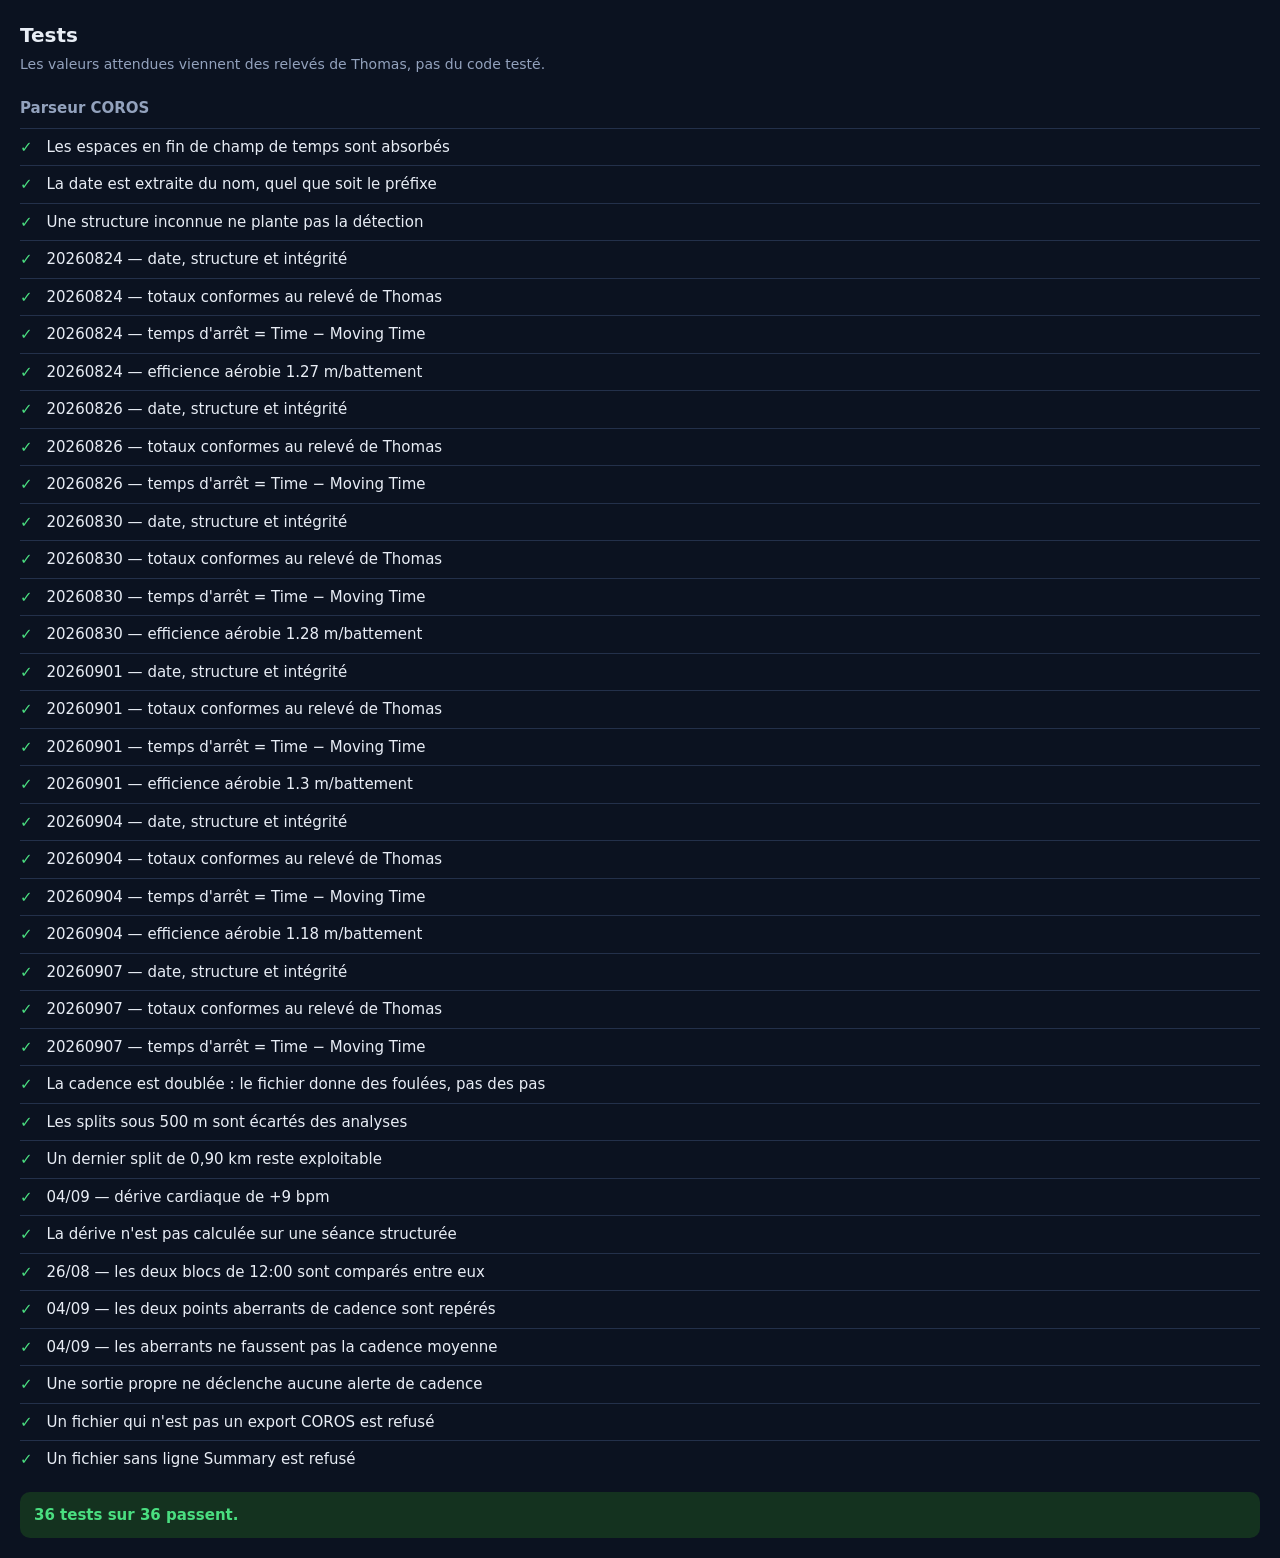
==== tests/index.html @ d3244837 "Ajoute le parseur COROS et ses tests sur les 6 fichiers réels 36 tests vérifient les valeurs relevée" ====
<!doctype html>
<html lang="fr">
<head>
<meta charset="utf-8">
<meta name="viewport" content="width=device-width, initial-scale=1">
<title>Tests — Entraînement</title>
<style>
  body { margin:0; padding:20px; background:#0b1220; color:#e8edf5;
         font:15px/1.5 -apple-system, BlinkMacSystemFont, system-ui, sans-serif; }
  h1 { font-size:20px; margin:0 0 4px; }
  .aide { color:#93a2bd; font-size:14px; margin:0 0 18px; }
  h2 { font-size:15px; margin:22px 0 8px; color:#93a2bd; font-weight:600; }
  ul { list-style:none; margin:0; padding:0; }
  li { display:flex; gap:10px; align-items:baseline; padding:7px 0;
       border-top:1px solid #23304a; }
  li span:first-child { font-weight:700; width:1.1em; flex:0 0 auto; }
  li.ok span:first-child { color:#4ade80; }
  li.ko span:first-child { color:#f87171; }
  .detail { display:block; color:#f87171; font-size:13px; margin-top:2px; }
  .bilan { margin:14px 0 0; padding:12px 14px; border-radius:10px; font-weight:600; }
  .bilan.ok { background:#14321f; color:#4ade80; }
  .bilan.ko { background:#3a1a1a; color:#f87171; }
</style>
</head>
<body>

<h1>Tests</h1>
<p class="aide">Les valeurs attendues viennent des relevés de Thomas, pas du code testé.</p>

<h2>Parseur COROS</h2>
<ul id="coros"></ul>

<script type="module">
  import { executer } from "./executer.js";
  await import("./tests-coros.js");
  window.resultats = await executer(document.getElementById("coros"));
</script>

</body>
</html>
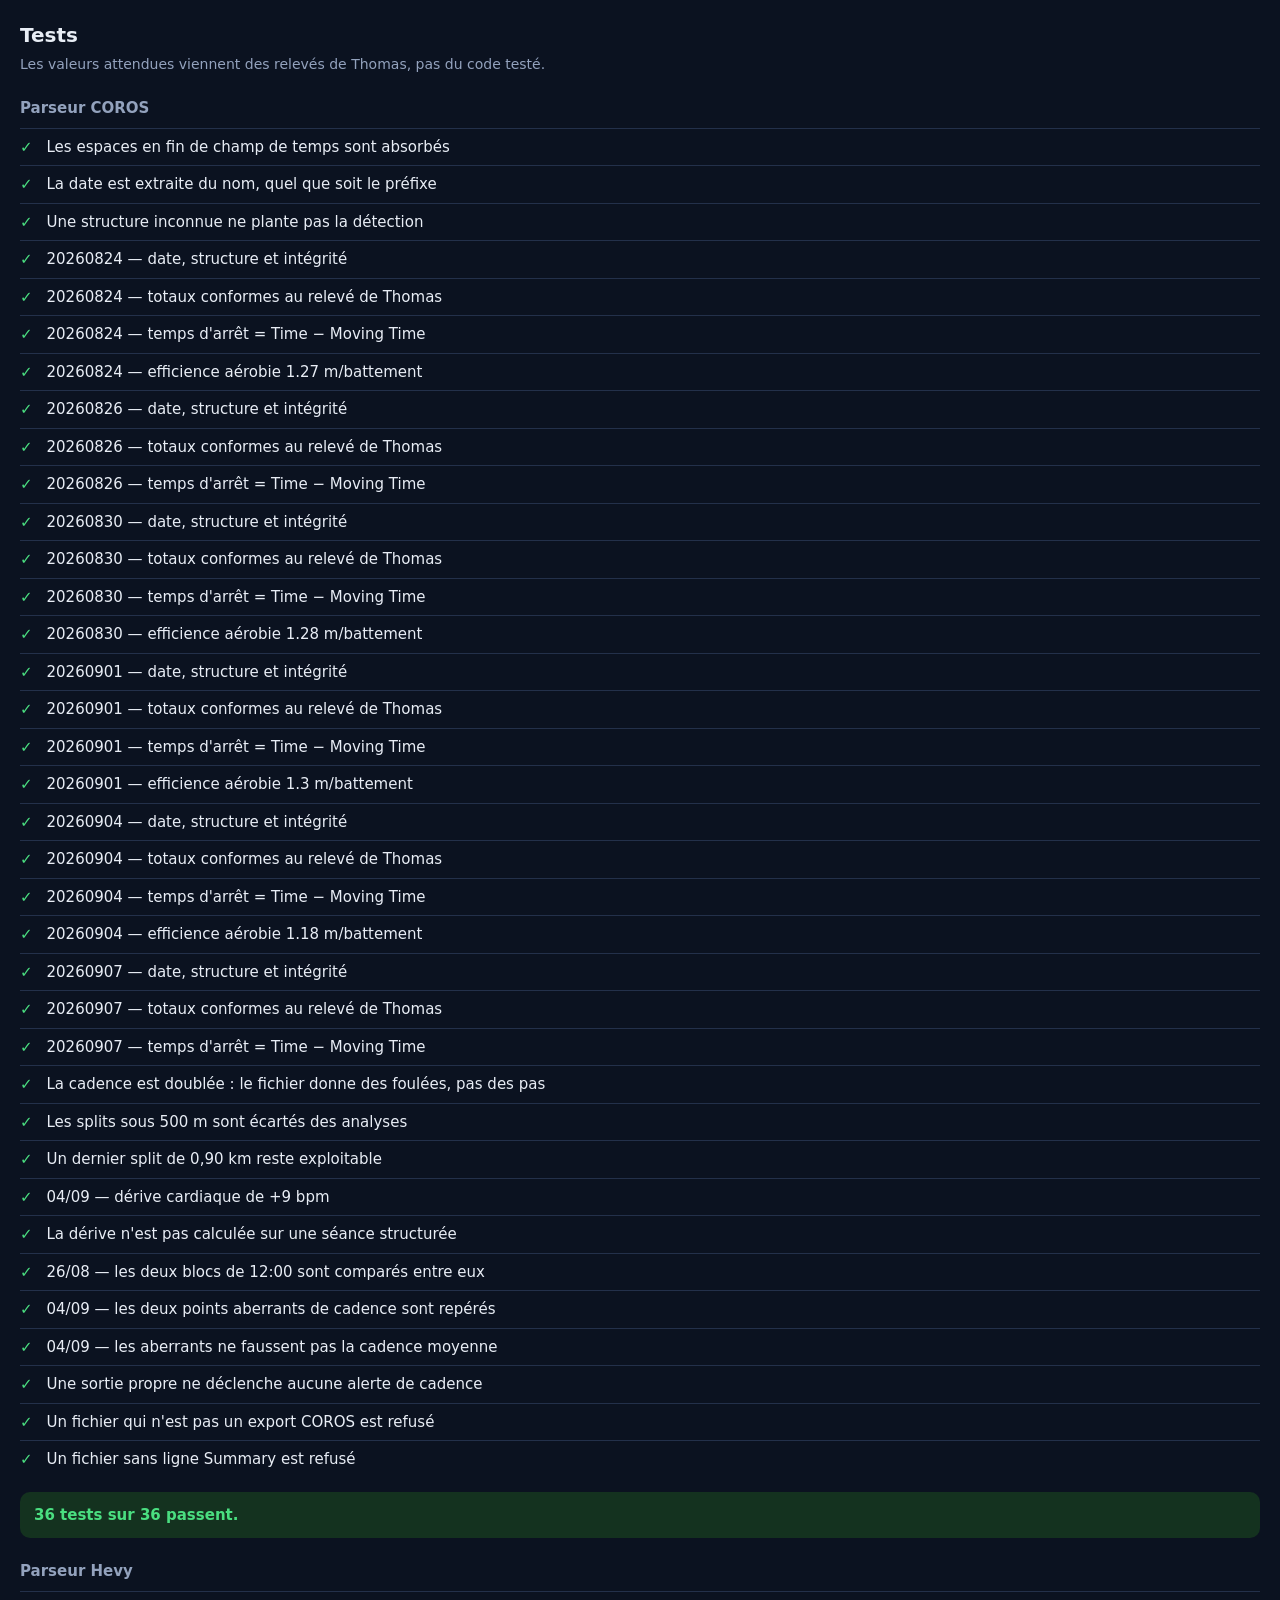
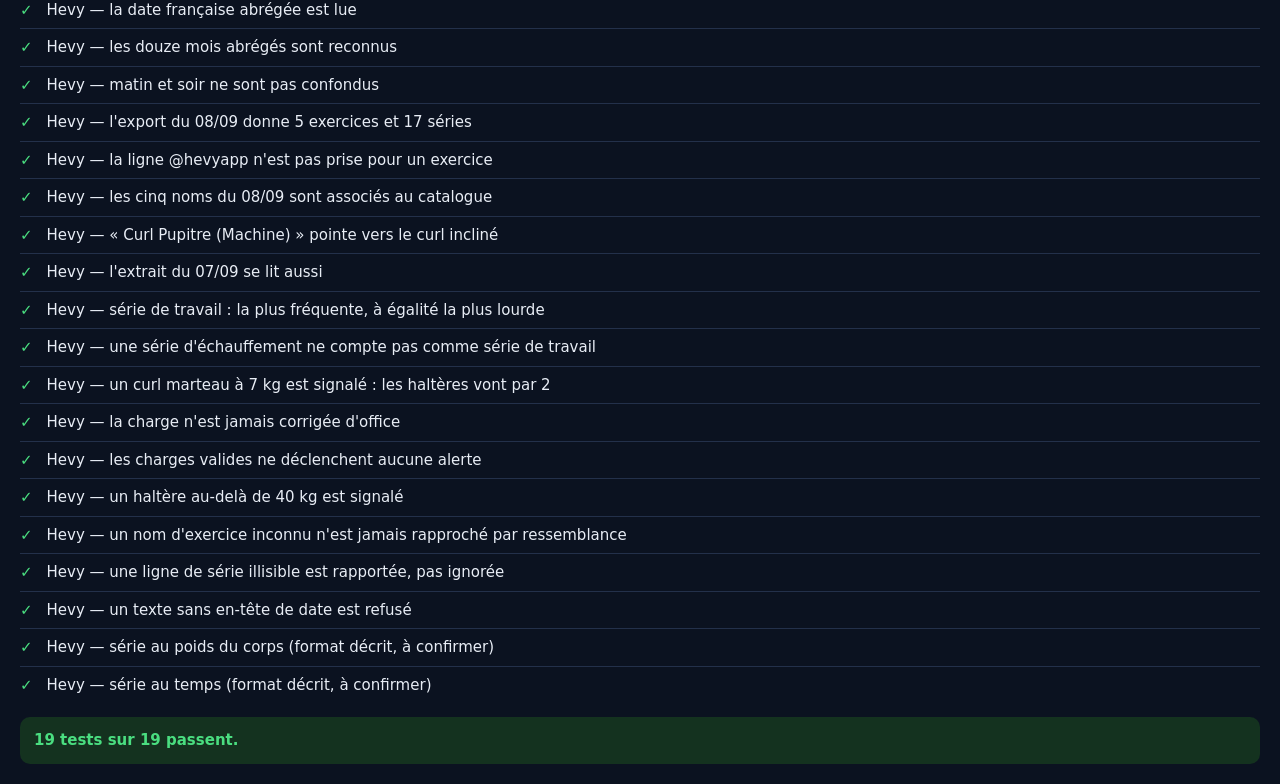
==== commit ec36be2b: "Ajoute le parseur Hevy et ses tests sur l'export réel Lit l'en-tête de date en français abrégé, les " ====
--- a/tests/index.html
+++ b/tests/index.html
@@ -30,10 +30,20 @@
 <h2>Parseur COROS</h2>
 <ul id="coros"></ul>
 
+<h2>Parseur Hevy</h2>
+<ul id="hevy"></ul>
+
 <script type="module">
   import { executer } from "./executer.js";
   await import("./tests-coros.js");
-  window.resultats = await executer(document.getElementById("coros"));
+  const coros = await executer(document.getElementById("coros"));
+  await import("./tests-hevy.js");
+  const hevy = await executer(document.getElementById("hevy"));
+  window.resultats = {
+    total: coros.total + hevy.total,
+    reussis: coros.reussis + hevy.reussis,
+    echecs: [...coros.echecs, ...hevy.echecs],
+  };
 </script>
 
 </body>
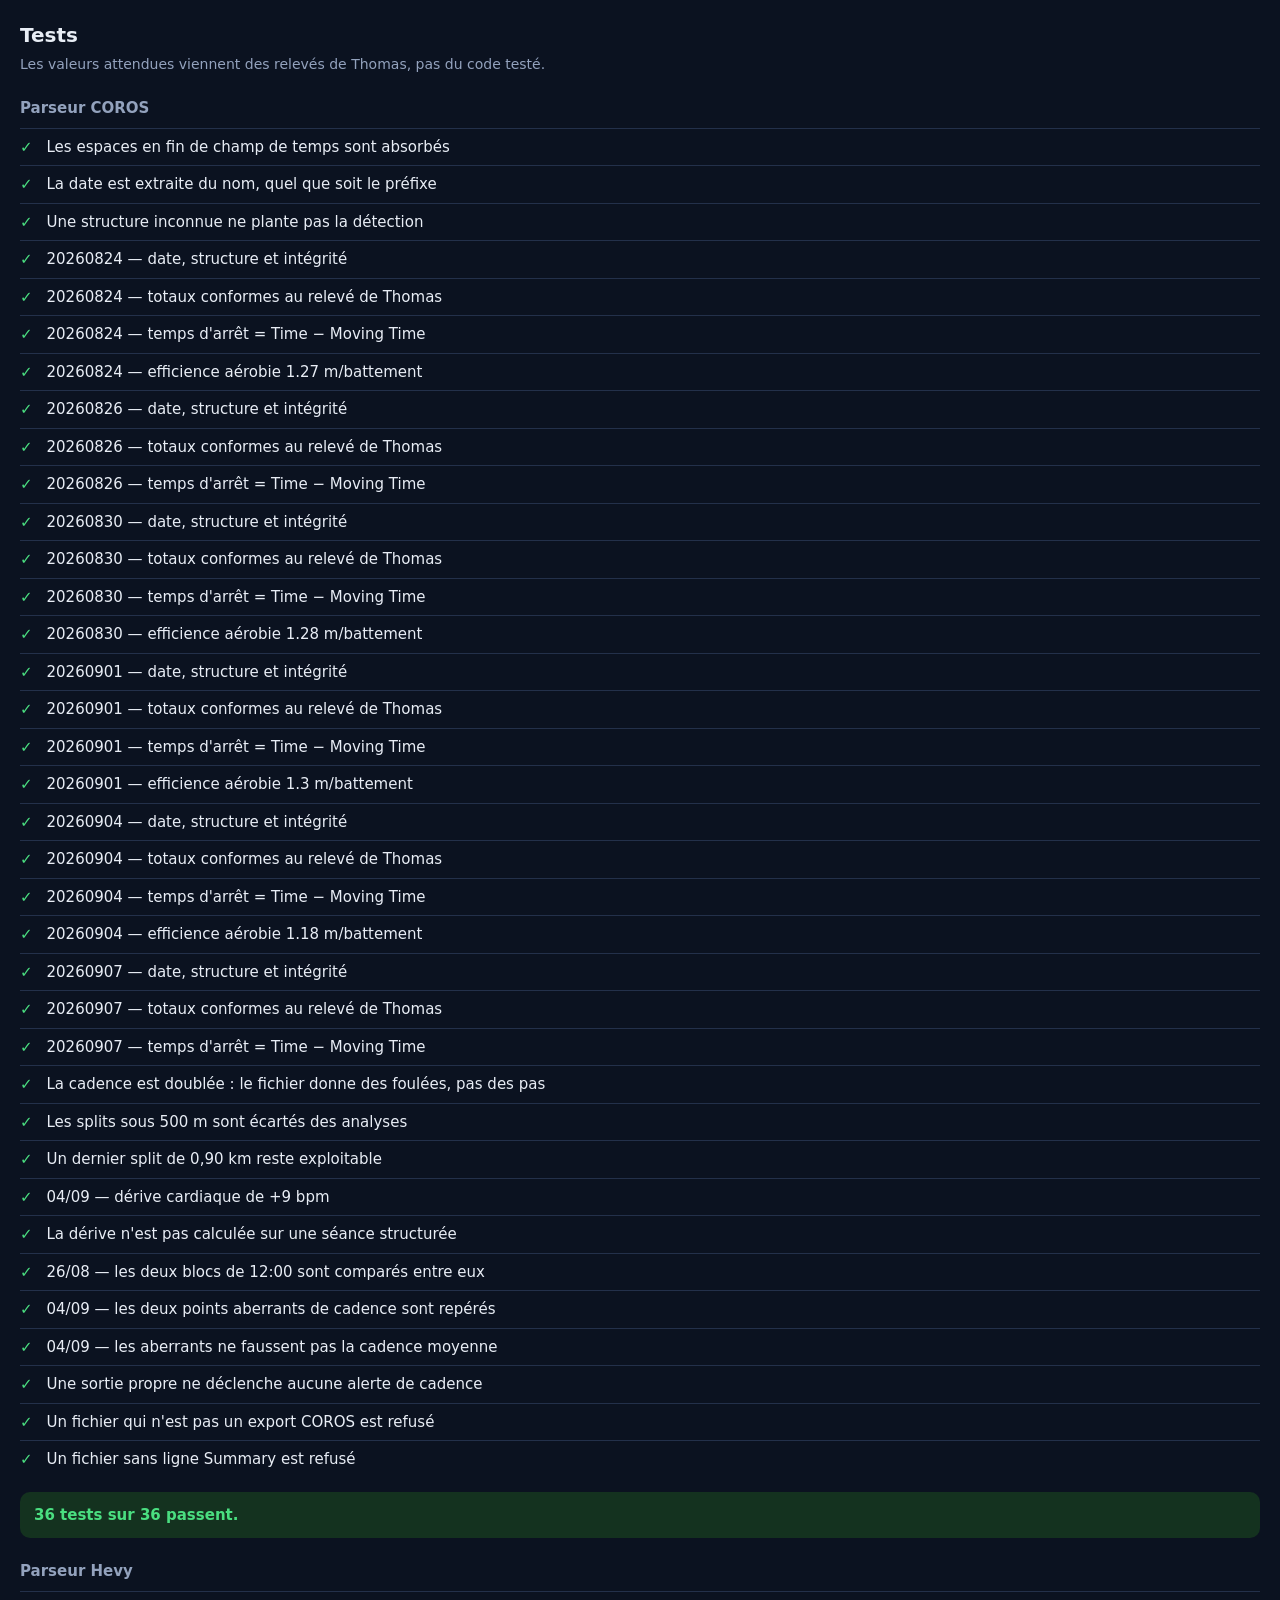
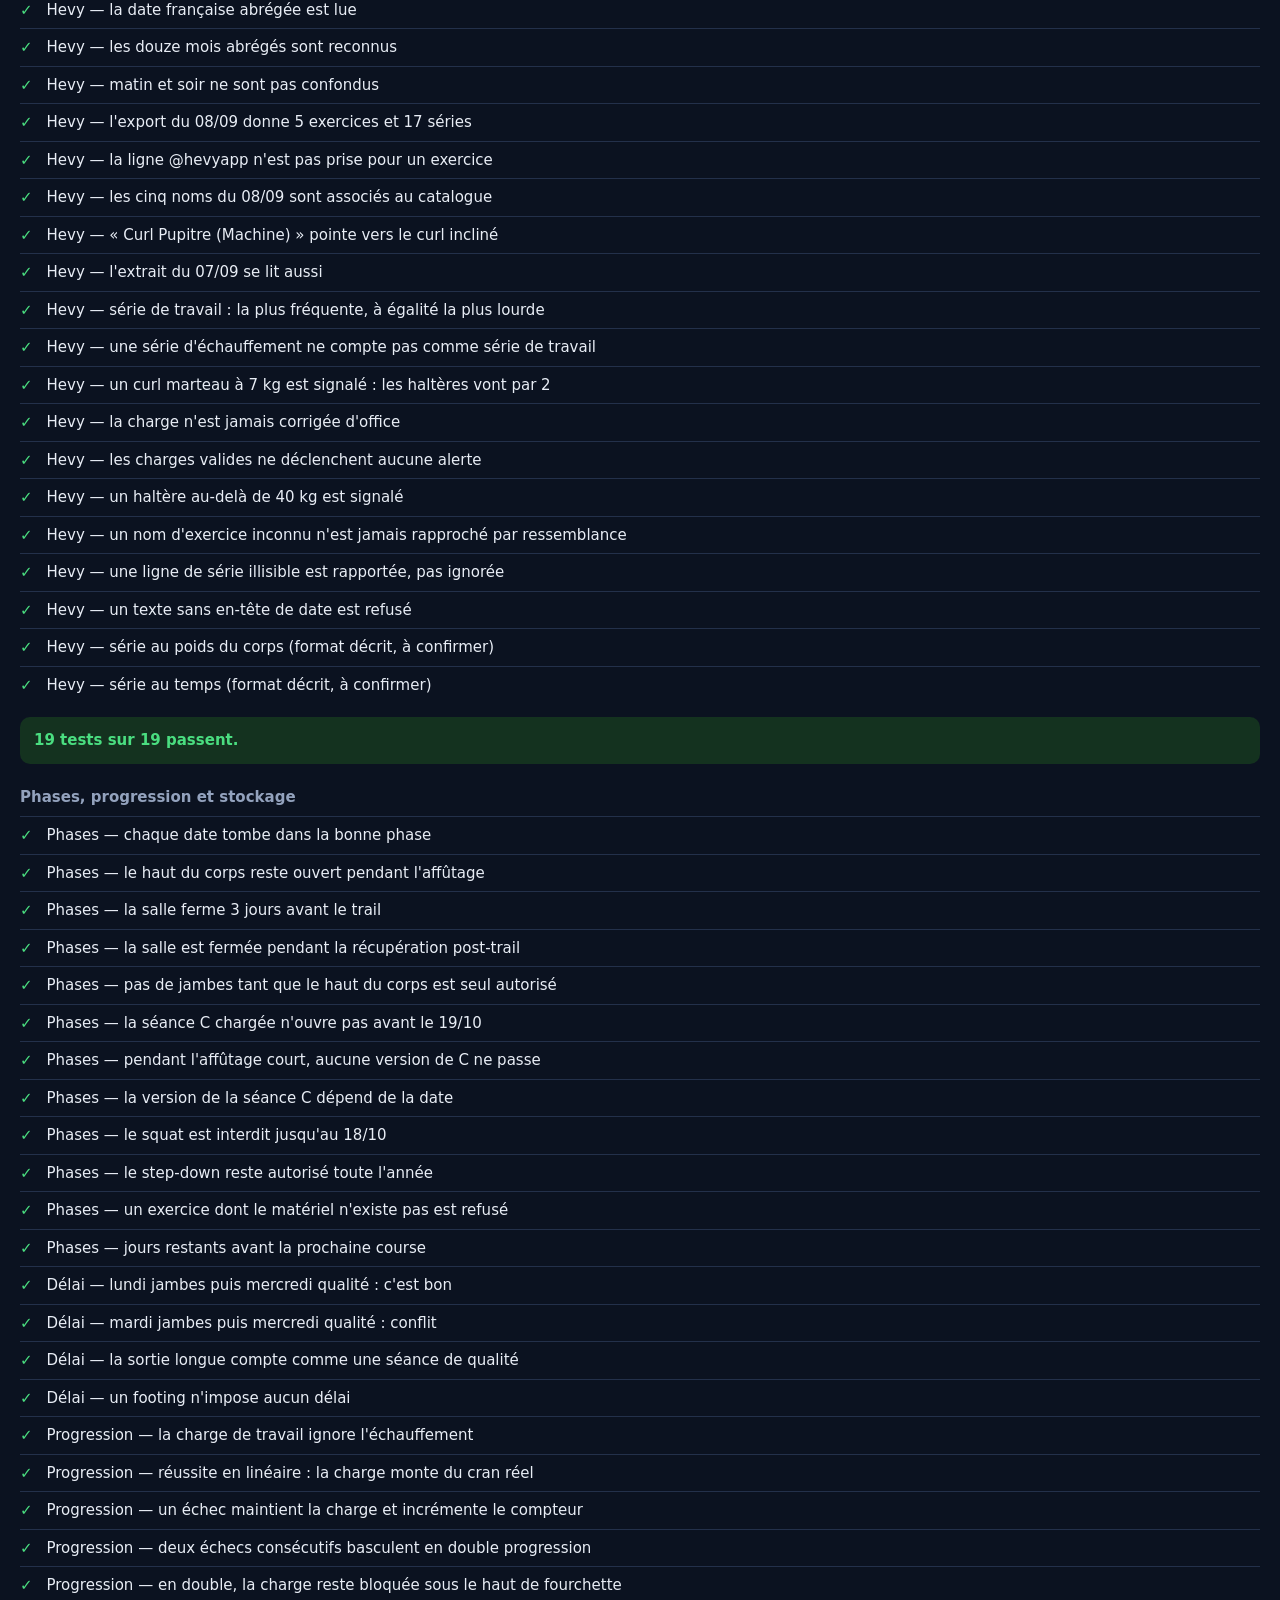
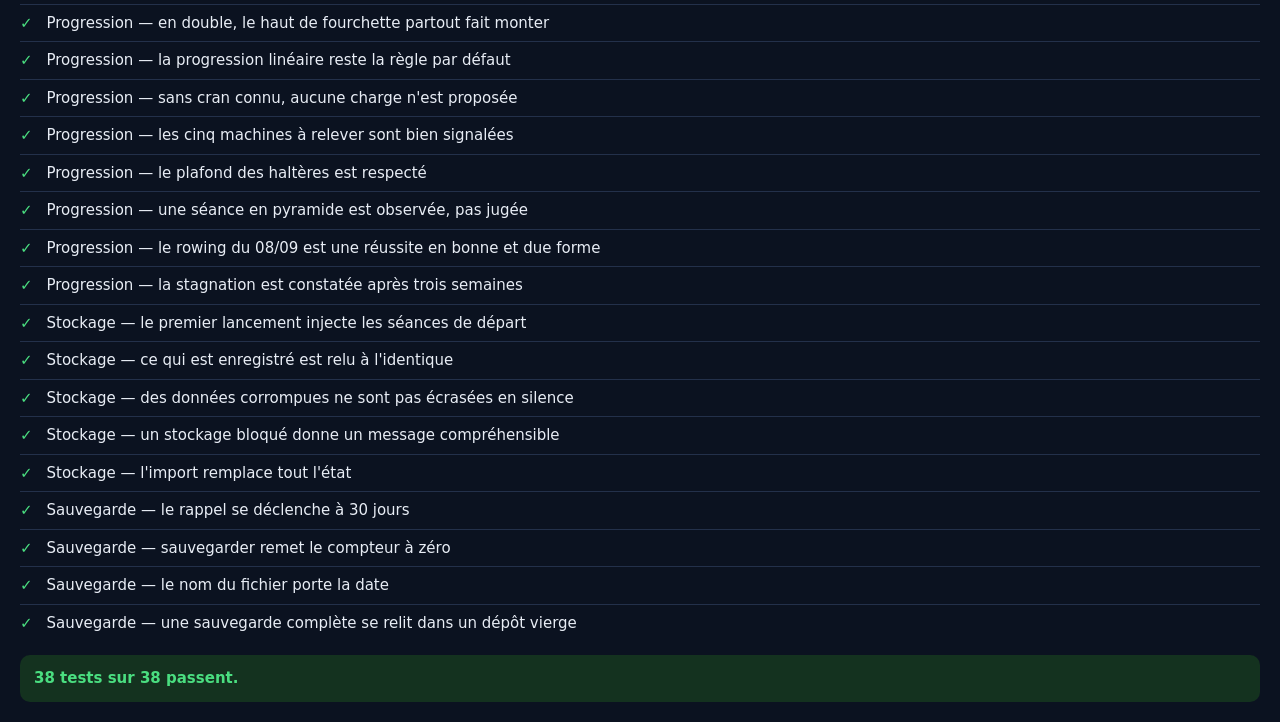
==== commit 40769518: "Ajoute les moteurs de phases et de progression, et le stockage Le moteur de phases refuse une séance" ====
--- a/tests/index.html
+++ b/tests/index.html
@@ -33,16 +33,24 @@
 <h2>Parseur Hevy</h2>
 <ul id="hevy"></ul>
 
+<h2>Phases, progression et stockage</h2>
+<ul id="moteur"></ul>
+
 <script type="module">
   import { executer } from "./executer.js";
-  await import("./tests-coros.js");
-  const coros = await executer(document.getElementById("coros"));
-  await import("./tests-hevy.js");
-  const hevy = await executer(document.getElementById("hevy"));
+  const sections = [];
+  for (const [module, cible] of [
+    ["./tests-coros.js", "coros"],
+    ["./tests-hevy.js", "hevy"],
+    ["./tests-moteur.js", "moteur"],
+  ]) {
+    await import(module);
+    sections.push(await executer(document.getElementById(cible)));
+  }
   window.resultats = {
-    total: coros.total + hevy.total,
-    reussis: coros.reussis + hevy.reussis,
-    echecs: [...coros.echecs, ...hevy.echecs],
+    total: sections.reduce((t, s) => t + s.total, 0),
+    reussis: sections.reduce((t, s) => t + s.reussis, 0),
+    echecs: sections.flatMap((s) => s.echecs),
   };
 </script>
 
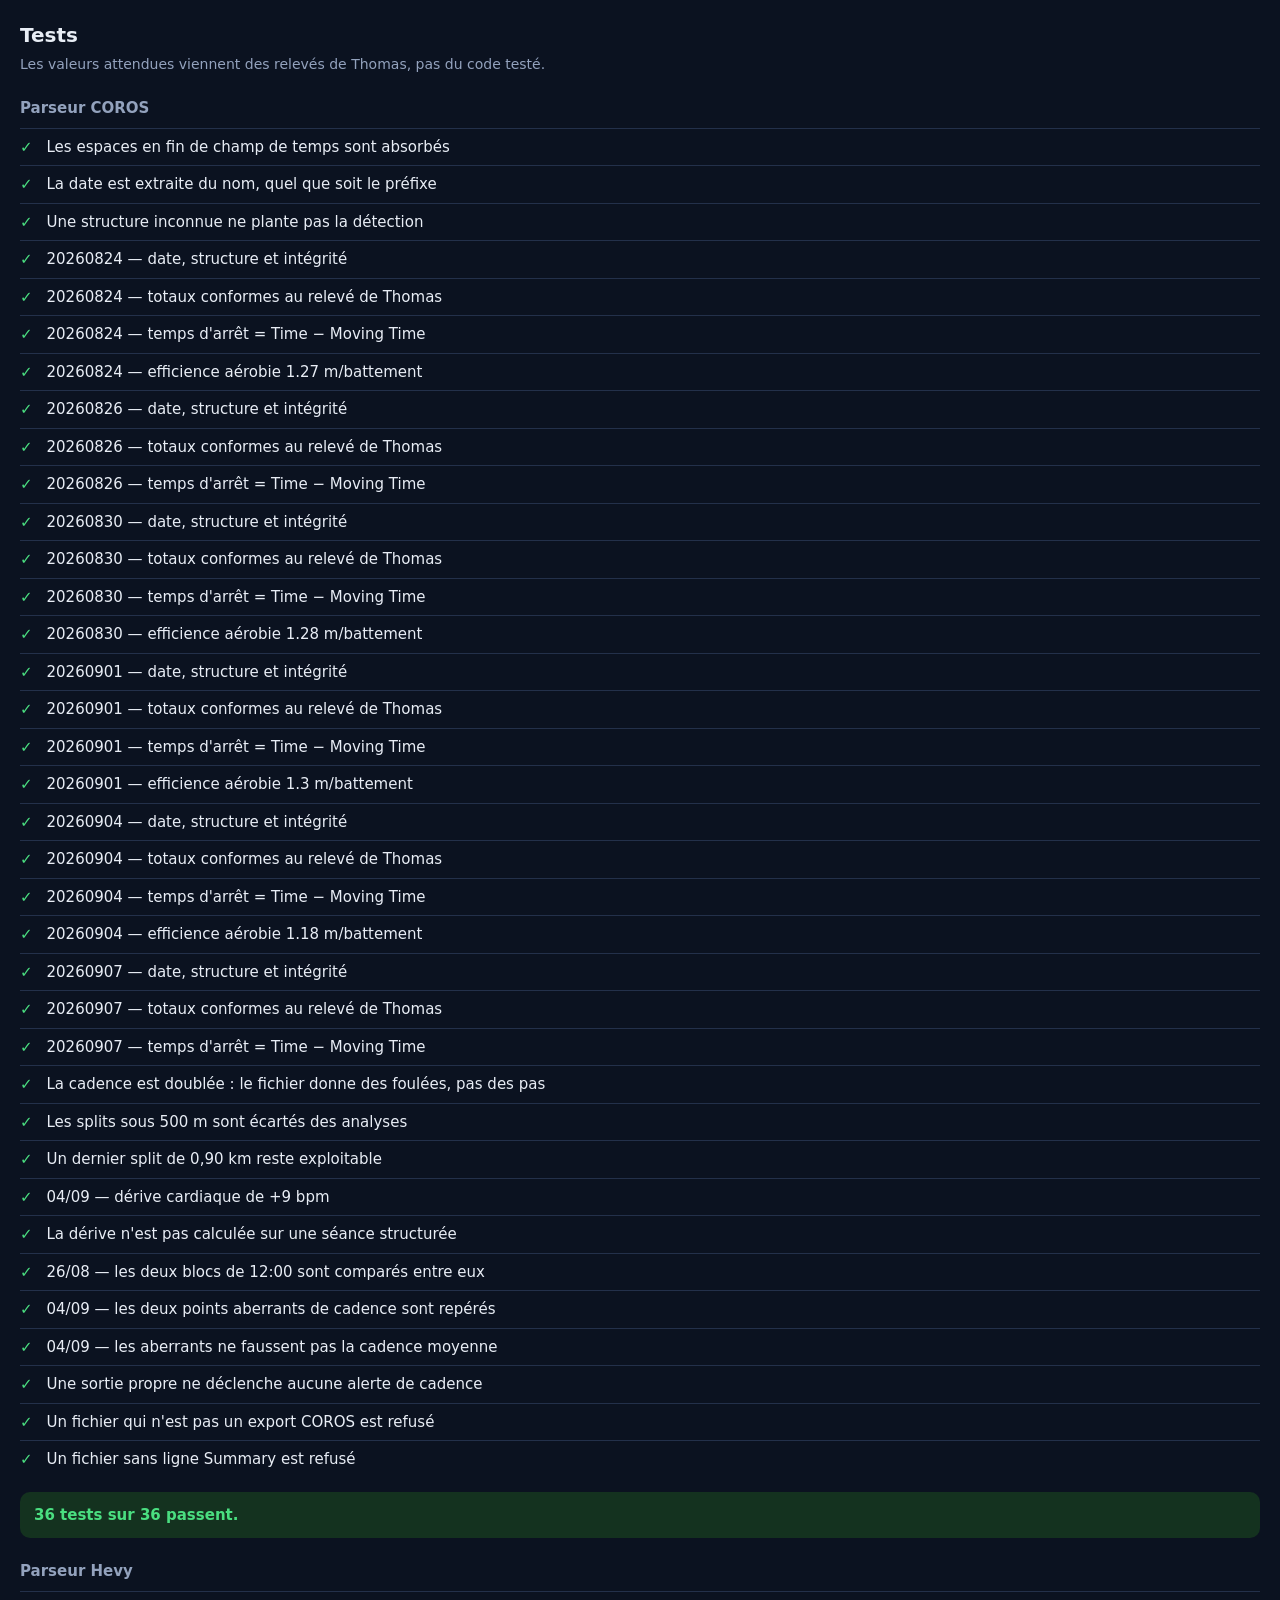
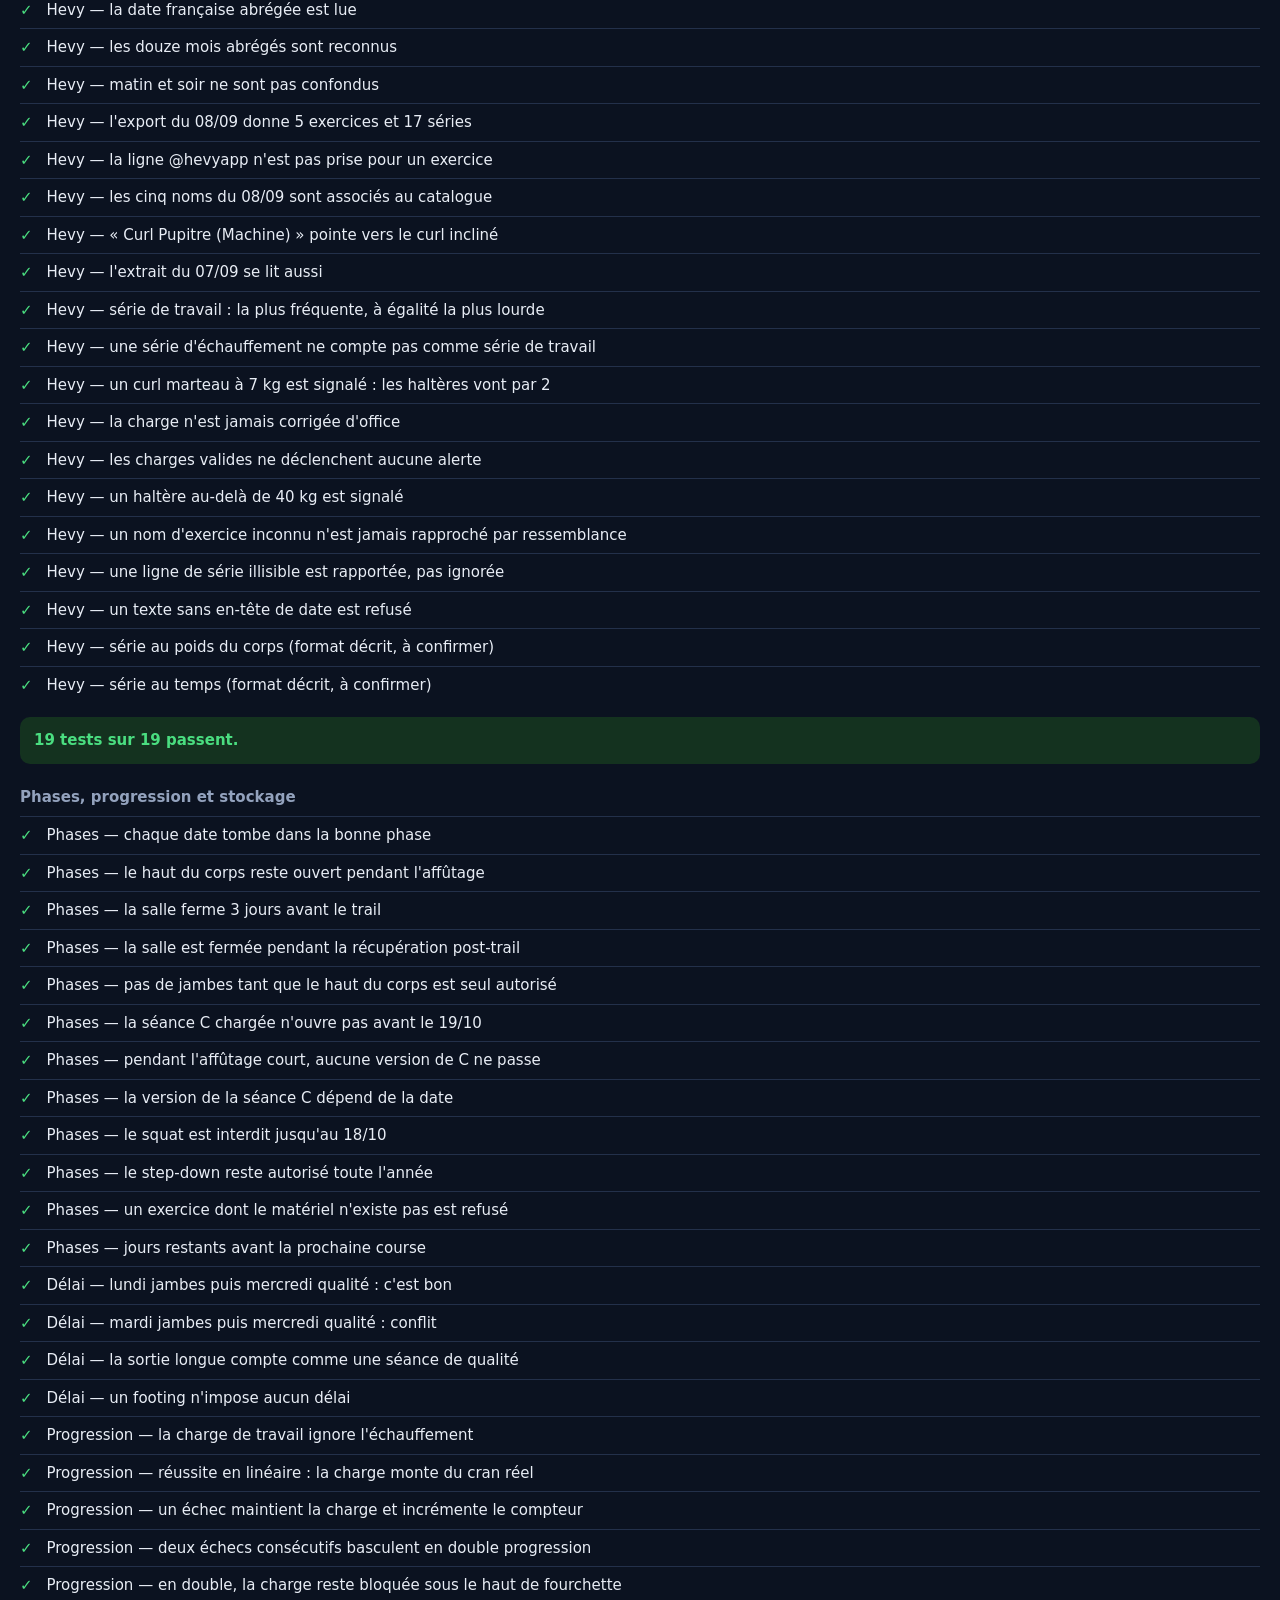
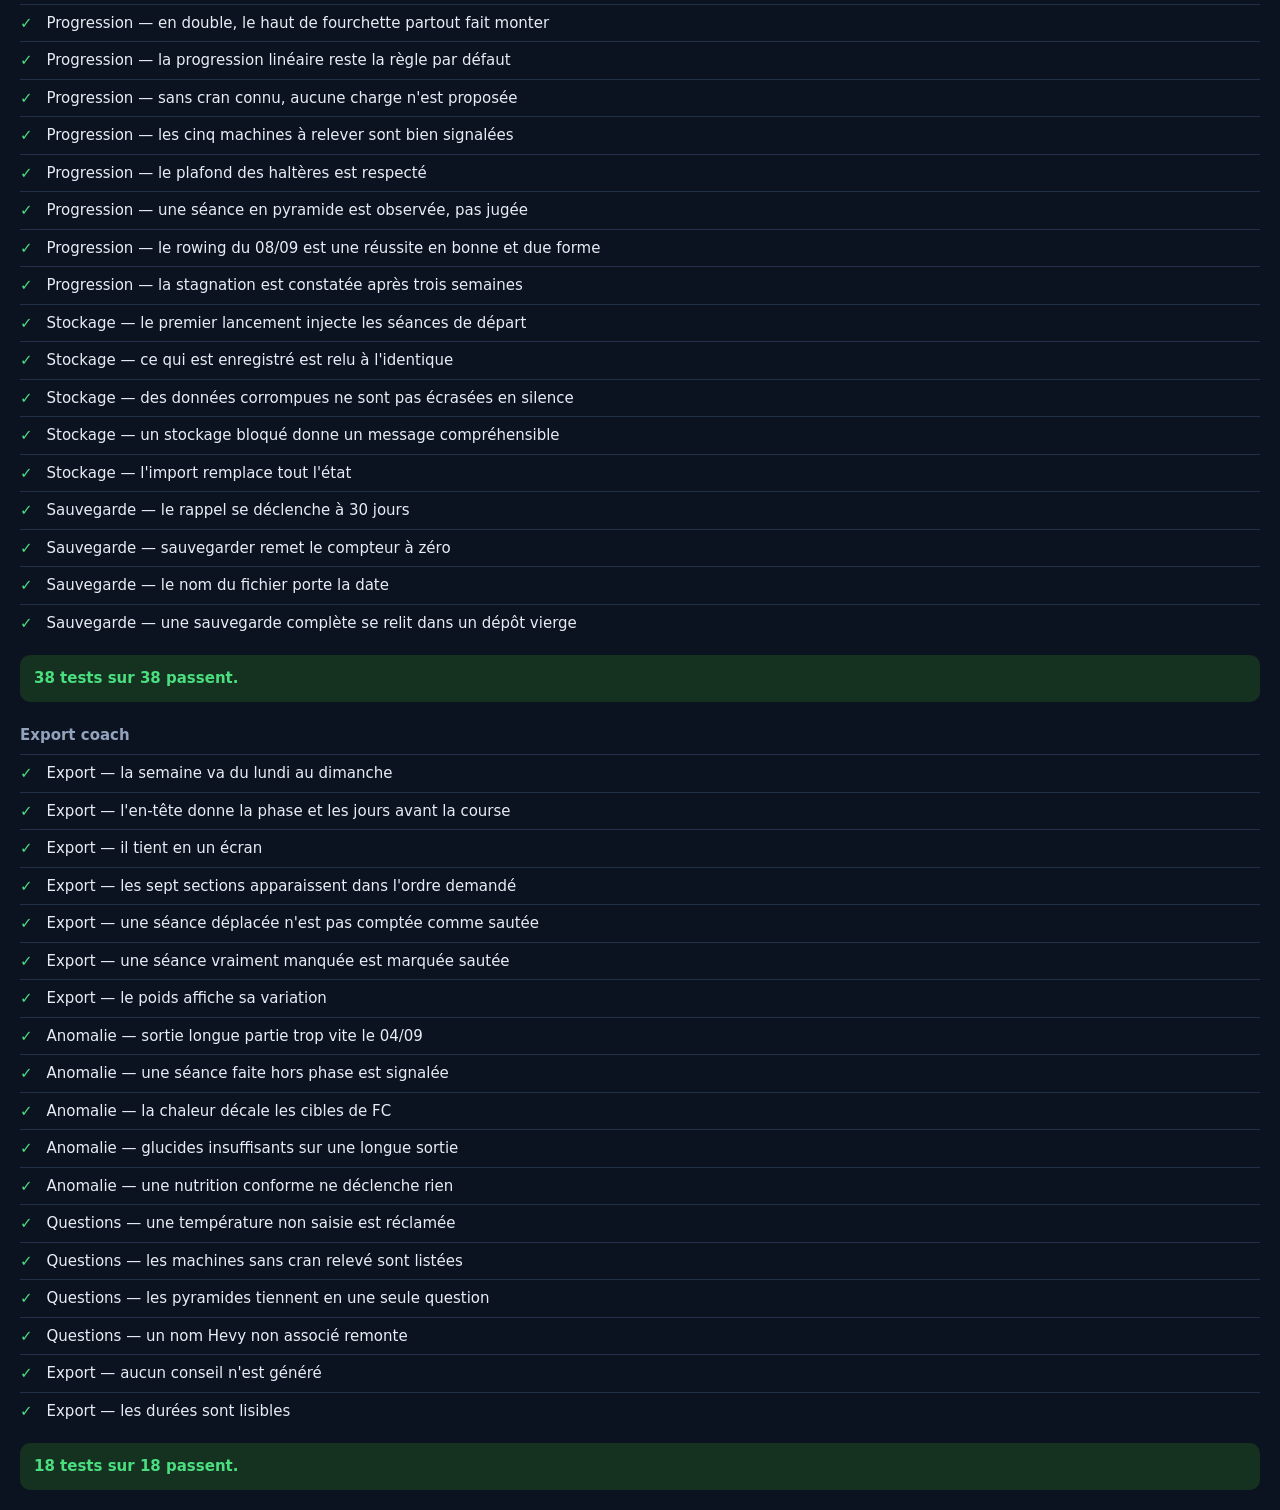
==== commit 7ca85c4f: "Ajoute l'export coach et ses tests Texte brut de moins de soixante lignes, dans l'ordre demandé : où" ====
--- a/tests/index.html
+++ b/tests/index.html
@@ -36,6 +36,9 @@
 <h2>Phases, progression et stockage</h2>
 <ul id="moteur"></ul>
 
+<h2>Export coach</h2>
+<ul id="export"></ul>
+
 <script type="module">
   import { executer } from "./executer.js";
   const sections = [];
@@ -43,6 +46,7 @@
     ["./tests-coros.js", "coros"],
     ["./tests-hevy.js", "hevy"],
     ["./tests-moteur.js", "moteur"],
+    ["./tests-export.js", "export"],
   ]) {
     await import(module);
     sections.push(await executer(document.getElementById(cible)));
